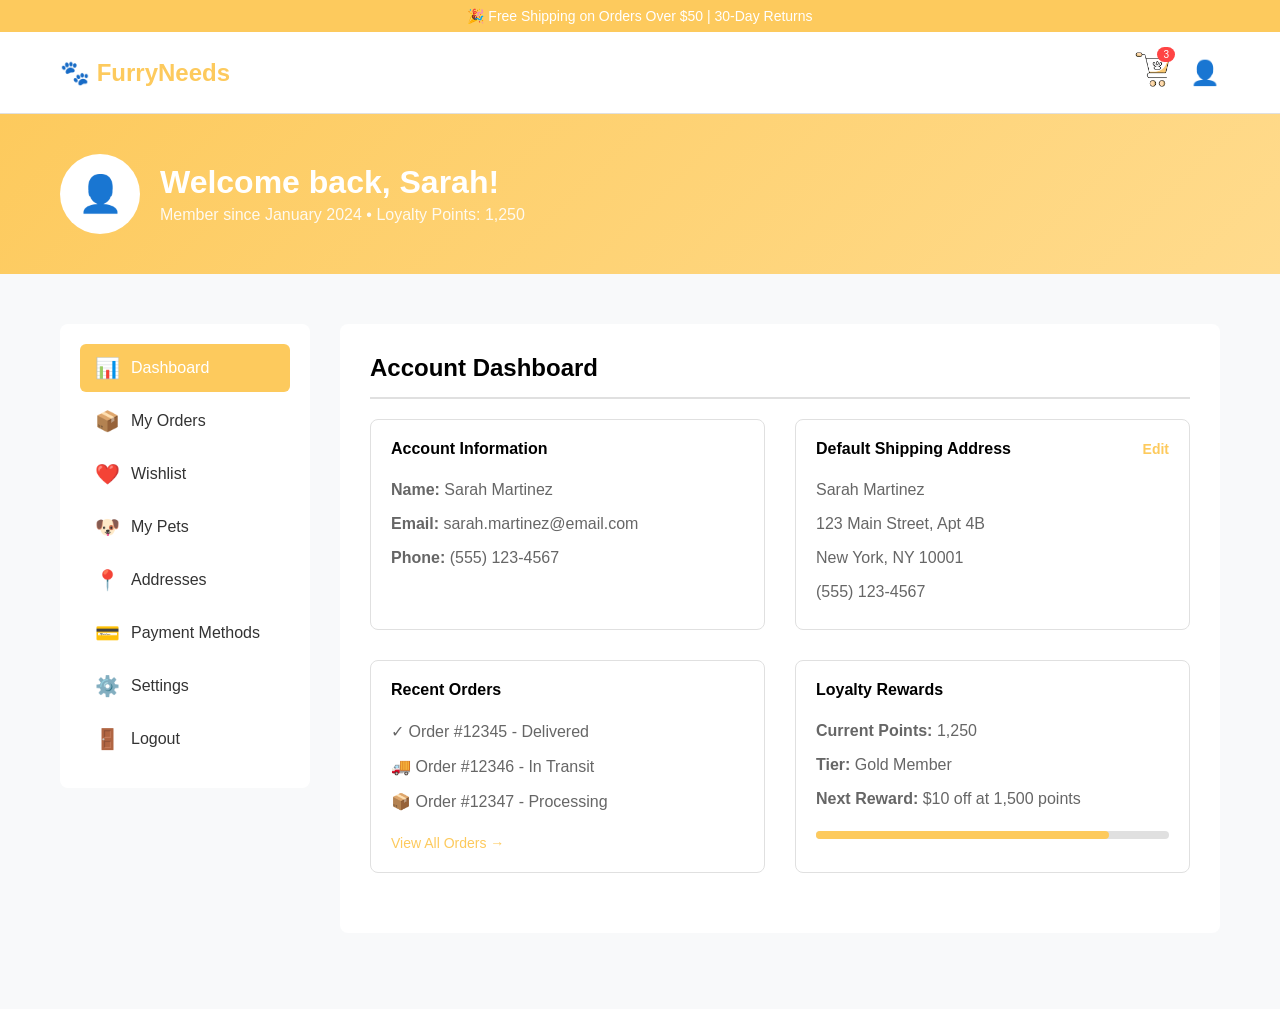
==== Account.html @ d7c1c302 "Add files via upload" ====
<!DOCTYPE html>
<title>My Account - Furry Needs</title>
 <html lang="en"><head><meta http-equiv="Content-Type" content="text/html; charset=UTF-8">
    
    <meta name="viewport" content="width=device-width, initial-scale=1.0">
    <title>My Account - FurryNeeds</title>
    <style>
        * {
            margin: 0;
            padding: 0;
            box-sizing: border-box;
        }
        body {
            font-family: -apple-system, BlinkMacSystemFont, 'Segoe UI', Arial, sans-serif;
            background: #f8f9fa;
        }
        .container {
            max-width: 1200px;
            margin: 0 auto;
            padding: 0 20px;
        }
        /* Header */
        header {
            background: white;
            border-bottom: 1px solid #e0e0e0;
        }
        .top-bar {
            background: #FDCA5D;
            color: white;
            padding: 8px 0;
            text-align: center;
            font-size: 14px;
        }
        .header-main {
            padding: 20px 0;
        }
        .header-content {
            display: flex;
            align-items: center;
            justify-content: space-between;
        }
        .logo {
            font-size: 24px;
            font-weight: bold;
            color: #FDCA5D;
        }
        .header-actions {
            display: flex;
            gap: 20px;
            align-items: center;
        }
        .icon-btn {
            background: none;
            border: none;
            font-size: 24px;
            cursor: pointer;
            position: relative;
        }
        .badge {
            position: absolute;
            top: -5px;
            right: -5px;
            background: #ff4444;
            color: white;
            font-size: 10px;
            padding: 2px 6px;
            border-radius: 10px;
        }
        /* Account Content */
        .account-header {
            background: linear-gradient(135deg, #FDCA5D 0%, #ffdb8d 100%);
            color: white;
            padding: 40px 0;
            margin-bottom: 30px;
        }
        .account-welcome {
            display: flex;
            align-items: center;
            gap: 20px;
        }
        .avatar {
            width: 80px;
            height: 80px;
            background: white;
            border-radius: 50%;
            display: flex;
            align-items: center;
            justify-content: center;
            font-size: 36px;
        }
        .welcome-text h1 {
            font-size: 32px;
            margin-bottom: 5px;
        }
        .welcome-text p {
            opacity: 0.9;
        }
        .account-content {
            display: grid;
            grid-template-columns: 250px 1fr;
            gap: 30px;
            padding: 20px 0 40px;
        }
        /* Sidebar */
        .sidebar {
            background: white;
            border-radius: 8px;
            padding: 20px;
            height: fit-content;
            position: sticky;
            top: 20px;
        }
        .sidebar-menu {
            list-style: none;
        }
        .sidebar-menu li {
            margin-bottom: 5px;
        }
        .sidebar-menu a {
            display: flex;
            align-items: center;
            gap: 12px;
            padding: 12px 15px;
            text-decoration: none;
            color: #333;
            border-radius: 6px;
            transition: all 0.3s;
            font-weight: 500;
        }
        .sidebar-menu a:hover, .sidebar-menu a.active {
            background: #FDCA5D;
            color: white;
        }
        .menu-icon {
            font-size: 20px;
            width: 24px;
        }
        /* Main Content */
        .main-content {
            background: white;
            border-radius: 8px;
            padding: 30px;
        }
        .content-section {
            display: none;
        }
        .content-section.active {
            display: block;
        }
        .section-title {
            font-size: 24px;
            font-weight: bold;
            margin-bottom: 20px;
            padding-bottom: 15px;
            border-bottom: 2px solid #e0e0e0;
        }
        .info-grid {
            display: grid;
            grid-template-columns: repeat(2, 1fr);
            gap: 30px;
            margin-bottom: 30px;
        }
        .info-card {
            border: 1px solid #e0e0e0;
            border-radius: 8px;
            padding: 20px;
        }
        .info-card-title {
            font-weight: 600;
            margin-bottom: 15px;
            display: flex;
            justify-content: space-between;
            align-items: center;
        }
        .edit-link {
            color: #FDCA5D;
            text-decoration: none;
            font-size: 14px;
        }
        .info-line {
            padding: 8px 0;
            color: #666;
        }
        .order-list {
            display: flex;
            flex-direction: column;
            gap: 15px;
        }
        .order-card {
            border: 1px solid #e0e0e0;
            border-radius: 8px;
            padding: 20px;
        }
        .order-header {
            display: grid;
            grid-template-columns: repeat(4, 1fr);
            gap: 20px;
            margin-bottom: 15px;
            padding-bottom: 15px;
            border-bottom: 1px solid #e0e0e0;
        }
        .order-info {
            font-size: 14px;
        }
        .order-label {
            color: #999;
            margin-bottom: 5px;
        }
        .order-value {
            font-weight: 600;
        }
        .order-items {
            display: flex;
            gap: 15px;
            margin-bottom: 15px;
        }
        .order-item-image {
            width: 60px;
            height: 60px;
            background: #f0f0f0;
            border-radius: 6px;
            display: flex;
            align-items: center;
            justify-content: center;
            font-size: 24px;
        }
        .order-actions {
            display: flex;
            gap: 10px;
        }
        .btn {
            padding: 10px 20px;
            border: 1px solid #e0e0e0;
            background: white;
            border-radius: 6px;
            cursor: pointer;
            font-weight: 600;
            transition: all 0.3s;
        }
        .btn-primary {
            background: #FDCA5D;
            color: white;
            border-color: #FDCA5D;
        }
        .btn:hover {
            border-color: #FDCA5D;
            color: #FDCA5D;
        }
        .btn-primary:hover {
            background: #e6b84d;
            color: white;
        }
        .wishlist-grid {
            display: grid;
            grid-template-columns: repeat(auto-fill, minmax(200px, 1fr));
            gap: 20px;
        }
        .wishlist-item {
            border: 1px solid #e0e0e0;
            border-radius: 8px;
            padding: 15px;
            text-align: center;
        }
        .wishlist-image {
            width: 100%;
            height: 150px;
            background: #f0f0f0;
            border-radius: 6px;
            display: flex;
            align-items: center;
            justify-content: center;
            font-size: 48px;
            margin-bottom: 10px;
        }
        .wishlist-name {
            font-weight: 600;
            margin-bottom: 5px;
        }
        .wishlist-price {
            font-size: 18px;
            font-weight: bold;
            margin-bottom: 10px;
        }
        .form-group {
            margin-bottom: 20px;
        }
        label {
            display: block;
            font-weight: 600;
            margin-bottom: 8px;
        }
        input[type="text"],
        input[type="email"],
        input[type="tel"],
        input[type="password"] {
            width: 100%;
            padding: 12px 15px;
            border: 2px solid #e0e0e0;
            border-radius: 6px;
            font-size: 15px;
        }
        .pet-profiles {
            display: grid;
            grid-template-columns: repeat(auto-fill, minmax(250px, 1fr));
            gap: 20px;
        }
        .pet-card {
            border: 2px solid #e0e0e0;
            border-radius: 8px;
            padding: 20px;
            text-align: center;
        }
        .pet-avatar {
            width: 100px;
            height: 100px;
            background: #f0f0f0;
            border-radius: 50%;
            display: flex;
            align-items: center;
            justify-content: center;
            font-size: 48px;
            margin: 0 auto 15px;
        }
        .pet-name {
            font-size: 20px;
            font-weight: bold;
            margin-bottom: 5px;
        }
        .pet-info {
            color: #666;
            font-size: 14px;
            margin-bottom: 15px;
        }
        .add-pet-card {
            border: 2px dashed #e0e0e0;
            display: flex;
            flex-direction: column;
            align-items: center;
            justify-content: center;
            cursor: pointer;
            transition: all 0.3s;
        }
        .add-pet-card:hover {
            border-color: #FDCA5D;
            background: #f8f9ff;
        }
        .add-icon {
            font-size: 48px;
            color: #FDCA5D;
            margin-bottom: 10px;
        }
        @media (max-width: 768px) {
            .account-content {
                grid-template-columns: 1fr;
            }
            .sidebar {
                position: static;
            }
            .info-grid {
                grid-template-columns: 1fr;
            }
            .order-header {
                grid-template-columns: 1fr;
            }
        }
    </style>
</head>
<body>
    <!-- Header -->
    <header>
        <div class="top-bar">
            🎉 Free Shipping on Orders Over $50 | 30-Day Returns
        </div>
        <div class="header-main">
            <div class="container">
                <div class="header-content">
                    <div class="logo">🐾 FurryNeeds</div>
                    <div class="header-actions">
                        <!--<button class="icon-btn" fdprocessedid="65ewr">❤️</button>-->
                      <!--  <button class="icon-btn" onclick="window.location.href='cart.html';" fdprocessedid="d5cnv"> -->
                        <button class="icon-btn" onclick="window.location.href='ShoppingCart.html'">
                            <img src="/images/cart.png" style="width: 35px; height: 35px;">
                            <span class="badge">3</span>
                        </button>
                        <button class="icon-btn" fdprocessedid="qcypcv">👤</button>
                    </div>
                </div>
            </div>
        </div>
    </header>

    <!-- Account Header -->
    <div class="account-header">
        <div class="container">
            <div class="account-welcome">
                <div class="avatar">👤</div>
                <div class="welcome-text">
                    <h1>Welcome back, Sarah!</h1>
                    <p>Member since January 2024 • Loyalty Points: 1,250</p>
                </div>
            </div>
        </div>
    </div>

    <!-- Account Content -->
    <div class="container">
        <div class="account-content">
            <!-- Sidebar -->
            <aside class="sidebar">
                <ul class="sidebar-menu">
                   <li><a href="#" class="active" onclick="showSection('dashboard')"><span class="menu-icon">📊</span> Dashboard</a></li>
<li><a href="#" onclick="showSection('orders')"><span class="menu-icon">📦</span> My Orders</a></li>
<li><a href="#" onclick="showSection('wishlist')"><span class="menu-icon">❤️</span> Wishlist</a></li>
<li><a href="#" onclick="showSection('pets')"><span class="menu-icon">🐶</span> My Pets</a></li>
<li><a href="#" onclick="showSection('addresses')"><span class="menu-icon">📍</span> Addresses</a></li>
<li><a href="#" onclick="showSection('payment')"><span class="menu-icon">💳</span> Payment Methods</a></li>
<li><a href="#" onclick="showSection('settings')"><span class="menu-icon">⚙️</span> Settings</a></li>
<li><a href="login.html"><span class="menu-icon">🚪</span> Logout</a></li>
                </ul>
            </aside>

            <!-- Main Content -->
            <main class="main-content">
                <!-- Dashboard Section -->
                <div id="dashboard" class="content-section active">
                    <h2 class="section-title">Account Dashboard</h2>
                    <div class="info-grid">
                        <div class="info-card">
                            <div class="info-card-title">
                                Account Information
                       <!--<a href="https:My Account - FurryNeeds.html" class="edit-link">Edit</a>-->
                            </div>
                            <div class="info-line"><strong>Name:</strong> Sarah Martinez</div>
                            <div class="info-line"><strong>Email:</strong> sarah.martinez@email.com</div>
                            <div class="info-line"><strong>Phone:</strong> (555) 123-4567</div>
                        </div>

                        <div class="info-card">
                            <div class="info-card-title">
                                Default Shipping Address
                                <a href="https://dede3phc22dgx.cloudfront.net/creao2/2ab7bd66-1a8a-47d3-95bb-253d9aec738c/98710340-f0e1-7045-c5ba-ef6bbe01060c/5abef0b3-d1be-4199-8f12-c7d9532923f2/account.html#" class="edit-link">Edit</a>
                            </div>
                            <div class="info-line">Sarah Martinez</div>
                            <div class="info-line">123 Main Street, Apt 4B</div>
                            <div class="info-line">New York, NY 10001</div>
                            <div class="info-line">(555) 123-4567</div>
                        </div>

                        <div class="info-card">
                            <div class="info-card-title">Recent Orders</div>
                            <div class="info-line">✓ Order #12345 - Delivered</div>
                            <div class="info-line">🚚 Order #12346 - In Transit</div>
                            <div class="info-line">📦 Order #12347 - Processing</div>
                            <div style="margin-top: 15px;">
                                <a href="https://dede3phc22dgx.cloudfront.net/creao2/2ab7bd66-1a8a-47d3-95bb-253d9aec738c/98710340-f0e1-7045-c5ba-ef6bbe01060c/5abef0b3-d1be-4199-8f12-c7d9532923f2/account.html#" class="edit-link" onclick="showSection('orders')">View All Orders →</a>
                            </div>
                        </div>

                        <div class="info-card">
                            <div class="info-card-title">Loyalty Rewards</div>
                            <div class="info-line"><strong>Current Points:</strong> 1,250</div>
                            <div class="info-line"><strong>Tier:</strong> Gold Member</div>
                            <div class="info-line"><strong>Next Reward:</strong> $10 off at 1,500 points</div>
                            <div style="margin-top: 15px;">
                                <div style="background: #e0e0e0; height: 8px; border-radius: 4px;">
                                    <div style="background: #FDCA5D; width: 83%; height: 100%; border-radius: 4px;"></div>
                                </div>
                            </div>
                        </div>
                    </div>
                </div>

                <!-- Orders Section -->
                <div id="orders" class="content-section">
                    <h2 class="section-title">My Orders</h2>
                    <div class="order-list">
                        <!-- Order 1 -->
                        <div class="order-card">
                            <div class="order-header">
                                <div class="order-info">
                                    <div class="order-label">Order Number</div>
                                    <div class="order-value">#12347</div>
                                </div>
                                <div class="order-info">
                                    <div class="order-label">Date</div>
                                    <div class="order-value">Feb 28, 2026</div>
                                </div>
                                <div class="order-info">
                                    <div class="order-label">Total</div>
                                    <div class="order-value">$104.44</div>
                                </div>
                                <div class="order-info">
                                    <div class="order-label">Status</div>
                                    <div class="order-value" style="color: #ff9800;">📦 Processing</div>
                                </div>
                            </div>
                            <div class="order-items">
                                <div class="order-item-image">🍖</div>
                                <div class="order-item-image">🧸</div>
                                <div class="order-item-image">🦴</div>
                                <div style="display: flex; align-items: center; color: #666;">+1 more item</div>
                            </div>
                            <div class="order-actions">
                                <button class="btn btn-primary">Track Order</button>
                                <button class="btn">View Details</button>
                                <button class="btn">Buy Again</button>
                            </div>
                        </div>

                        <!-- Order 2 -->
                        <div class="order-card">
                            <div class="order-header">
                                <div class="order-info">
                                    <div class="order-label">Order Number</div>
                                    <div class="order-value">#12346</div>
                                </div>
                                <div class="order-info">
                                    <div class="order-label">Date</div>
                                    <div class="order-value">Feb 20, 2026</div>
                                </div>
                                <div class="order-info">
                                    <div class="order-label">Total</div>
                                    <div class="order-value">$67.50</div>
                                </div>
                                <div class="order-info">
                                    <div class="order-label">Status</div>
                                    <div class="order-value" style="color: #2196F3;">🚚 In Transit</div>
                                </div>
                            </div>
                            <div class="order-items">
                                <div class="order-item-image">🐱</div>
                                <div class="order-item-image">🏠</div>
                            </div>
                            <div class="order-actions">
                                <button class="btn btn-primary">Track Order</button>
                                <button class="btn">View Details</button>
                            </div>
                        </div>

                        <!-- Order 3 -->
                        <div class="order-card">
                            <div class="order-header">
                                <div class="order-info">
                                    <div class="order-label">Order Number</div>
                                    <div class="order-value">#12345</div>
                                </div>
                                <div class="order-info">
                                    <div class="order-label">Date</div>
                                    <div class="order-value">Feb 10, 2026</div>
                                </div>
                                <div class="order-info">
                                    <div class="order-label">Total</div>
                                    <div class="order-value">$89.99</div>
                                </div>
                                <div class="order-info">
                                    <div class="order-label">Status</div>
                                    <div class="order-value" style="color: #4CAF50;">✓ Delivered</div>
                                </div>
                            </div>
                            <div class="order-items">
                                <div class="order-item-image">🍖</div>
                                <div class="order-item-image">💊</div>
                            </div>
                            <div class="order-actions">
                                <button class="btn">View Details</button>
                                <button class="btn">Buy Again</button>
                                <button class="btn">Write Review</button>
                            </div>
                        </div>
                    </div>
                </div>

                <!-- Wishlist Section -->
                <div id="wishlist" class="content-section">
                    <h2 class="section-title">My Wishlist</h2>
                    <div class="wishlist-grid">
                        <div class="wishlist-item">
                            <div class="wishlist-image">🛏️</div>
                            <div class="wishlist-name">Orthopedic Dog Bed</div>
                            <div class="wishlist-price">$79.99</div>
                            <button class="btn btn-primary" style="width: 100%;">Add to Cart</button>
                        </div>
                        <div class="wishlist-item">
                            <div class="wishlist-image">🎾</div>
                            <div class="wishlist-name">Automatic Ball Launcher</div>
                            <div class="wishlist-price">$129.99</div>
                            <button class="btn btn-primary" style="width: 100%;">Add to Cart</button>
                        </div>
                        <div class="wishlist-item">
                            <div class="wishlist-image">📷</div>
                            <div class="wishlist-name">Pet Camera with Treat Dispenser</div>
                            <div class="wishlist-price">$149.99</div>
                            <button class="btn btn-primary" style="width: 100%;">Add to Cart</button>
                        </div>
                    </div>
                </div>

                <!-- My Pets Section -->
                <div id="pets" class="content-section">
                    <h2 class="section-title">My Pets</h2>
                    <div class="pet-profiles">
                        <div class="pet-card">
                            <div class="pet-avatar">🐕</div>
                            <div class="pet-name">Max</div>
                            <div class="pet-info">Golden Retriever • 3 years old<br>Birthday: March 15, 2023</div>
                            <button class="btn" style="width: 100%;">Edit Profile</button>
                        </div>
                        <div class="pet-card">
                            <div class="pet-avatar">🐈</div>
                            <div class="pet-name">Luna</div>
                            <div class="pet-info">Siamese Cat • 2 years old<br>Birthday: July 8, 2024</div>
                            <button class="btn" style="width: 100%;">Edit Profile</button>
                        </div>
                        <div class="pet-card add-pet-card">
                            <div class="add-icon">+</div>
                            <div style="font-weight: 600;">Add New Pet</div>
                        </div>
                    </div>
                </div>

                <!-- Settings Section -->
                <div id="settings" class="content-section">
                    <h2 class="section-title">Account Settings</h2>
                    <form>
                        <div class="form-group">
                            <label>Full Name</label>
                            <input type="text" value="Sarah Martinez">
                        </div>
                        <div class="form-group">
                            <label>Email Address</label>
                            <input type="email" value="sarah.martinez@email.com">
                        </div>
                        <div class="form-group">
                            <label>Phone Number</label>
                            <input type="tel" value="(555) 123-4567">
                        </div>
                        <div class="form-group">
                            <label>Current Password</label>
                            <input type="password" placeholder="Enter current password">
                        </div>
                        <div class="form-group">
                            <label>New Password</label>
                            <input type="password" placeholder="Enter new password">
                        </div>
                        <div class="form-group">
                            <label>Confirm New Password</label>
                            <input type="password" placeholder="Confirm new password">
                        </div>
                        <button type="submit" class="btn btn-primary">Save Changes</button>
                    </form>
                </div>
            </main>
        </div>
    </div>

    <script>
        function showSection(sectionId) {
            // Hide all sections
            document.querySelectorAll('.content-section').forEach(section => {
                section.classList.remove('active');
            });

            // Remove active from all menu items
            document.querySelectorAll('.sidebar-menu a').forEach(link => {
                link.classList.remove('active');
            });

            // Show selected section
            document.getElementById(sectionId).classList.add('active');

            // Add active to clicked menu item
            event.target.closest('a').classList.add('active');

            // Prevent default link behavior
            event.preventDefault();
        }
    </script>

    <br><br>


<audio class="audio-output" style="display: none;"></audio><div id="volume-booster-visusalizer">
                    <div class="sound">
                        <div class="sound-icon"></div>
                        <div class="sound-wave sound-wave_one"></div>
                        <div class="sound-wave sound-wave_two"></div>
                        <div class="sound-wave sound-wave_three"></div>
                    </div>
                    <div class="segments-box">
                        <div data-range="1-20" class="segment"><span></span></div>
                        <div data-range="21-40" class="segment"><span></span></div>
                        <div data-range="41-60" class="segment"><span></span></div>
                        <div data-range="61-80" class="segment"><span></span></div>
                        <div data-range="81-100" class="segment"><span></span></div>
                    </div>
                </div><span id="PING_IFRAME_FORM_DETECTION" style="display: none;"></span></body></html>
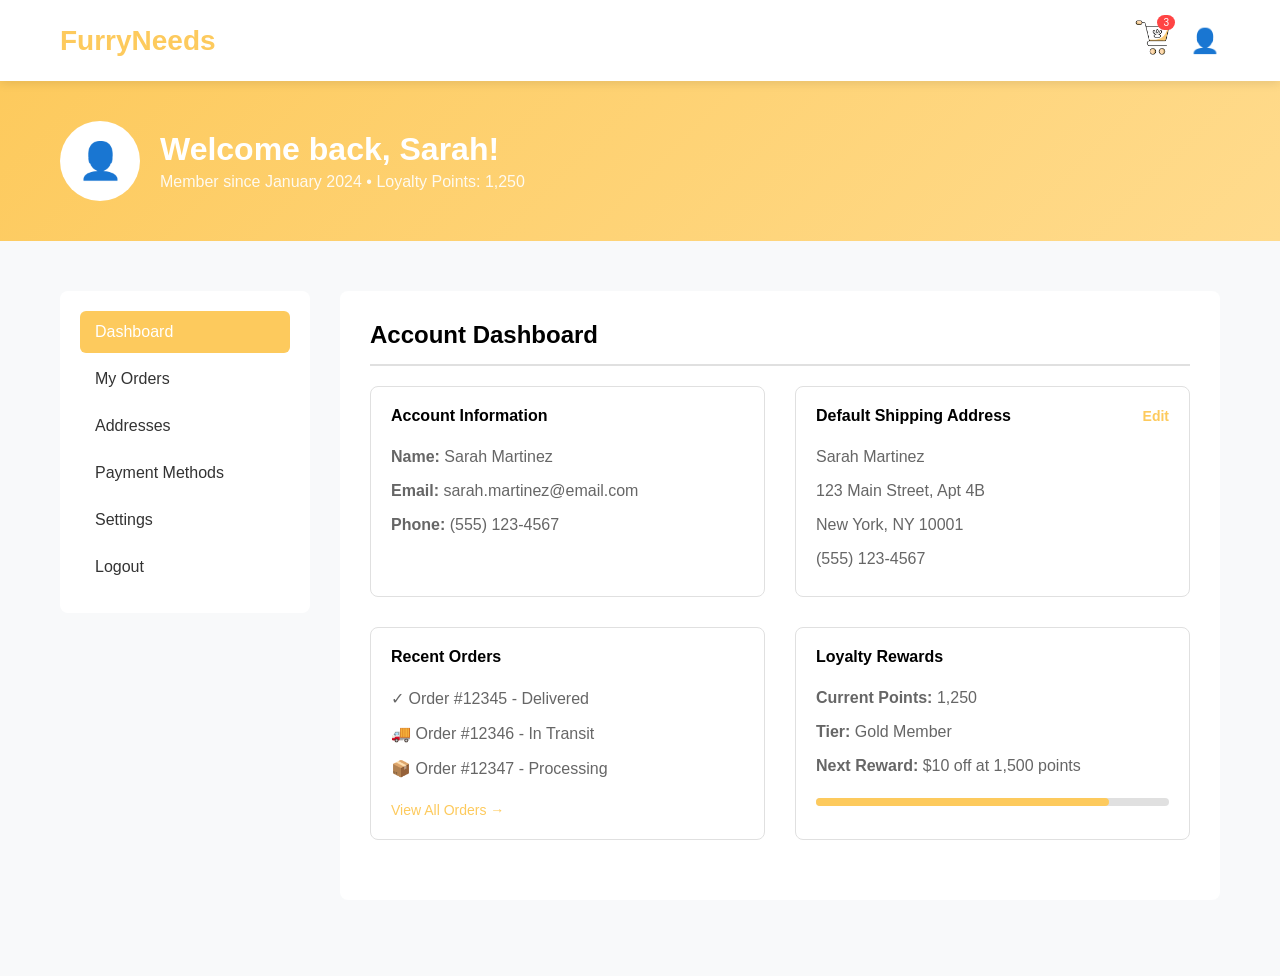
==== commit 19141d20: "Update print statement from 'Hello' to 'Goodbye'" ====
--- a/Account.html
+++ b/Account.html
@@ -4,6 +4,7 @@
     
     <meta name="viewport" content="width=device-width, initial-scale=1.0">
     <title>My Account - FurryNeeds</title>
+    <link rel="stylesheet" href="css/header.css">
     <style>
         * {
             margin: 0;
@@ -13,58 +14,6 @@
         body {
             font-family: -apple-system, BlinkMacSystemFont, 'Segoe UI', Arial, sans-serif;
             background: #f8f9fa;
-        }
-        .container {
-            max-width: 1200px;
-            margin: 0 auto;
-            padding: 0 20px;
-        }
-        /* Header */
-        header {
-            background: white;
-            border-bottom: 1px solid #e0e0e0;
-        }
-        .top-bar {
-            background: #FDCA5D;
-            color: white;
-            padding: 8px 0;
-            text-align: center;
-            font-size: 14px;
-        }
-        .header-main {
-            padding: 20px 0;
-        }
-        .header-content {
-            display: flex;
-            align-items: center;
-            justify-content: space-between;
-        }
-        .logo {
-            font-size: 24px;
-            font-weight: bold;
-            color: #FDCA5D;
-        }
-        .header-actions {
-            display: flex;
-            gap: 20px;
-            align-items: center;
-        }
-        .icon-btn {
-            background: none;
-            border: none;
-            font-size: 24px;
-            cursor: pointer;
-            position: relative;
-        }
-        .badge {
-            position: absolute;
-            top: -5px;
-            right: -5px;
-            background: #ff4444;
-            color: white;
-            font-size: 10px;
-            padding: 2px 6px;
-            border-radius: 10px;
         }
         /* Account Content */
         .account-header {
@@ -368,13 +317,10 @@
 <body>
     <!-- Header -->
     <header>
-        <div class="top-bar">
-            🎉 Free Shipping on Orders Over $50 | 30-Day Returns
-        </div>
         <div class="header-main">
             <div class="container">
                 <div class="header-content">
-                    <div class="logo">🐾 FurryNeeds</div>
+                    <div class="logo">FurryNeeds</div>
                     <div class="header-actions">
                         <!--<button class="icon-btn" fdprocessedid="65ewr">❤️</button>-->
                       <!--  <button class="icon-btn" onclick="window.location.href='cart.html';" fdprocessedid="d5cnv"> -->
@@ -408,14 +354,14 @@
             <!-- Sidebar -->
             <aside class="sidebar">
                 <ul class="sidebar-menu">
-                   <li><a href="#" class="active" onclick="showSection('dashboard')"><span class="menu-icon">📊</span> Dashboard</a></li>
-<li><a href="#" onclick="showSection('orders')"><span class="menu-icon">📦</span> My Orders</a></li>
-<li><a href="#" onclick="showSection('wishlist')"><span class="menu-icon">❤️</span> Wishlist</a></li>
-<li><a href="#" onclick="showSection('pets')"><span class="menu-icon">🐶</span> My Pets</a></li>
-<li><a href="#" onclick="showSection('addresses')"><span class="menu-icon">📍</span> Addresses</a></li>
-<li><a href="#" onclick="showSection('payment')"><span class="menu-icon">💳</span> Payment Methods</a></li>
-<li><a href="#" onclick="showSection('settings')"><span class="menu-icon">⚙️</span> Settings</a></li>
-<li><a href="login.html"><span class="menu-icon">🚪</span> Logout</a></li>
+                   <li><a href="#" class="active" onclick="showSection('dashboard')">Dashboard</a></li>
+                    <li><a href="#" onclick="showSection('orders')">My Orders</a></li>
+                    <!--<li><a href="#" onclick="showSection('wishlist')">Wishlist</a></li>
+                    <li><a href="#" onclick="showSection('pets')">My Pets</a></li>-->
+                    <li><a href="#" onclick="showSection('addresses')">Addresses</a></li>
+                    <li><a href="#" onclick="showSection('payment')">Payment Methods</a></li>
+                    <li><a href="#" onclick="showSection('settings')">Settings</a></li>
+                    <li><a href="login.html">Logout</a></li>
                 </ul>
             </aside>
 
@@ -693,4 +639,4 @@
                         <div data-range="61-80" class="segment"><span></span></div>
                         <div data-range="81-100" class="segment"><span></span></div>
                     </div>
-                </div><span id="PING_IFRAME_FORM_DETECTION" style="display: none;"></span></body></html>+                </div><span id="PING_IFRAME_FORM_DETECTION" style="display: none;"></span></body></html>
--- a/css/header.css
+++ b/css/header.css
@@ -0,0 +1,116 @@
+/* Shared header styles copied from index.html */
+
+.container {
+    max-width: 1200px;
+    margin: 0 auto;
+    padding: 0 20px;
+}
+
+header {
+    background: white;
+    box-shadow: 0 2px 10px rgba(0,0,0,0.1);
+    position: sticky;
+    top: 0;
+    z-index: 100;
+}
+
+.top-bar {
+    background: linear-gradient(135deg, #FDCA5D 0%, #ffdb8d 100%);
+    color: white;
+    padding: 10px 0;
+    text-align: center;
+    font-size: 14px;
+    font-weight: 500;
+}
+
+.header-main {
+    padding: 20px 0;
+}
+
+.header-content {
+    display: flex;
+    align-items: center;
+    justify-content: space-between;
+    gap: 30px;
+}
+
+.logo {
+    font-size: 28px;
+    font-weight: bold;
+    color: #FDCA5D;
+    cursor: pointer;
+}
+
+.search-bar {
+    flex: 1;
+    max-width: 500px;
+}
+
+.search-bar input {
+    width: 100%;
+    padding: 12px 20px;
+    border: 2px solid #e0e0e0;
+    border-radius: 25px;
+    font-size: 15px;
+}
+
+.search-bar input:focus {
+    outline: none;
+    border-color: #FDCA5D;
+}
+
+.header-actions {
+    display: flex;
+    gap: 20px;
+    align-items: center;
+}
+
+.icon-btn {
+    background: none;
+    border: none;
+    font-size: 24px;
+    cursor: pointer;
+    position: relative;
+}
+
+.badge {
+    position: absolute;
+    top: -5px;
+    right: -5px;
+    background: #ff4444;
+    color: white;
+    font-size: 10px;
+    padding: 2px 6px;
+    border-radius: 10px;
+}
+
+nav {
+    background: #f8f9fa;
+    border-top: 1px solid #e0e0e0;
+}
+
+.nav-menu {
+    display: flex;
+    justify-content: center;
+    gap: 40px;
+    padding: 15px 0;
+    list-style: none;
+}
+
+.nav-menu a {
+    text-decoration: none;
+    color: #333;
+    font-weight: 600;
+    font-size: 15px;
+    transition: color 0.3s;
+}
+
+.nav-menu a:hover {
+    color: #FDCA5D;
+}
+
+@media (max-width: 768px) {
+    .nav-menu {
+        gap: 20px;
+    }
+}
